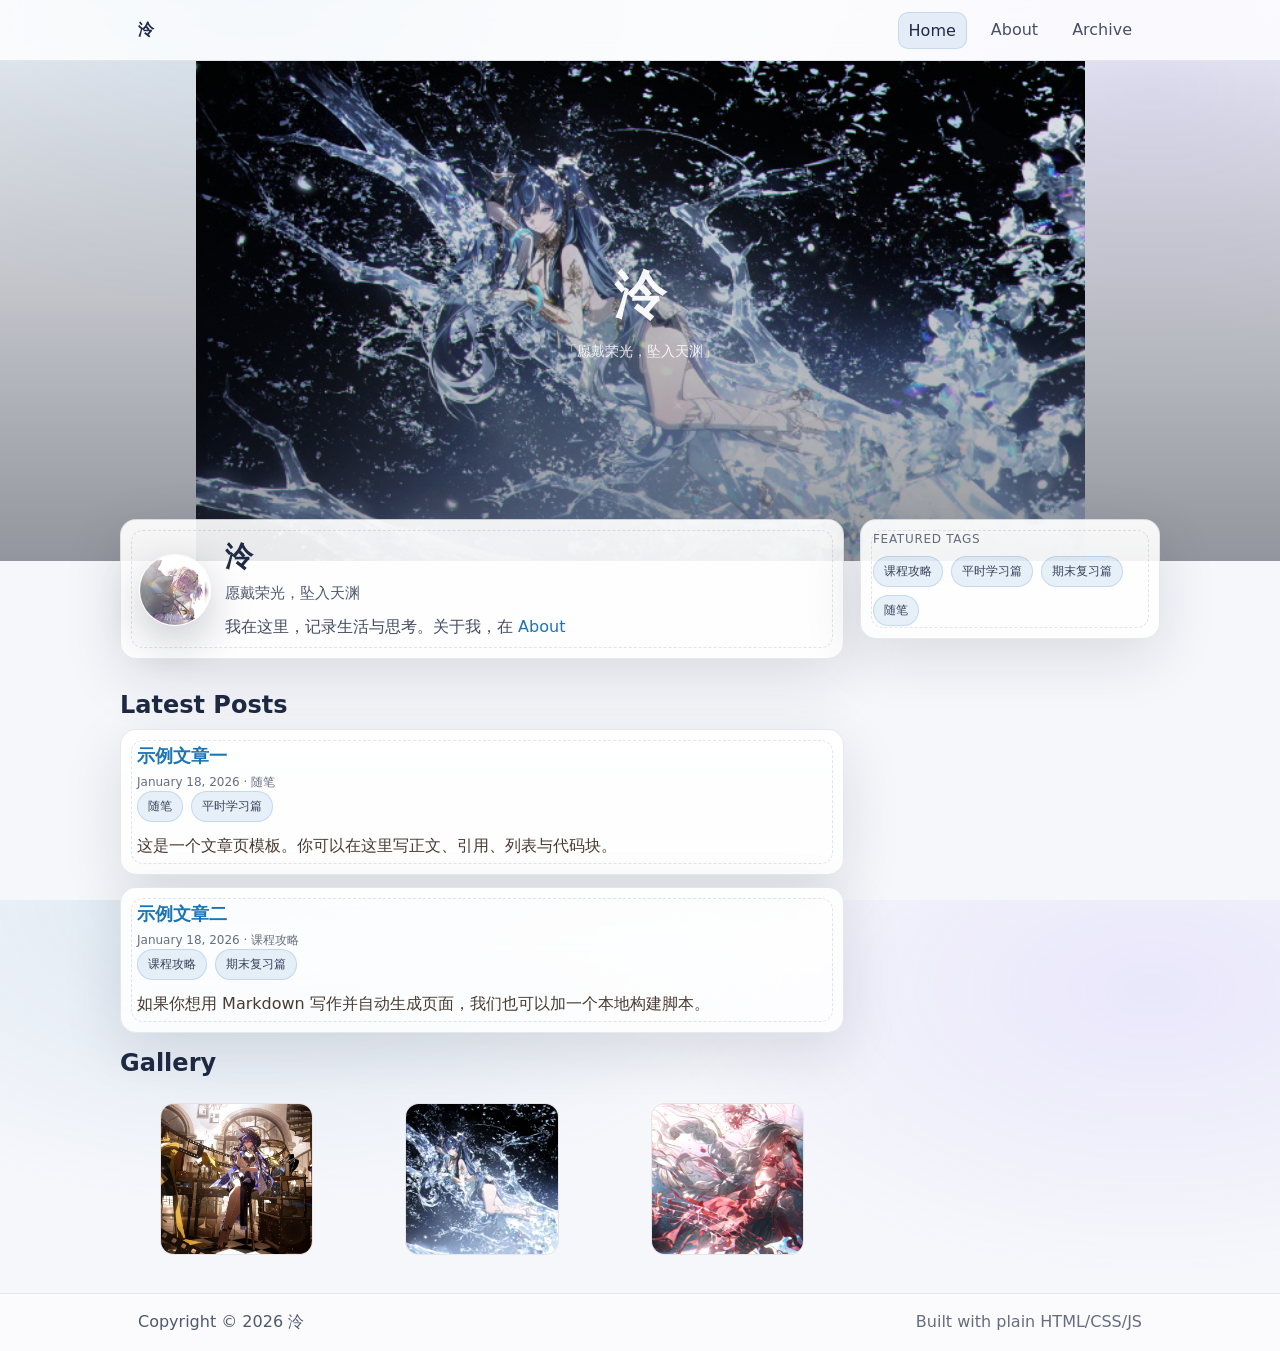
==== index.html @ a4be4f4e "Increase hero height to show full background image Made-with: Cursor" ====
<!doctype html>
<html lang="zh-CN">
  <head>
    <meta charset="UTF-8" />
    <meta name="viewport" content="width=device-width, initial-scale=1.0" />
    <title>泠 | 个人主页</title>
    <meta name="description" content="个人主页与博客" />
    <link rel="stylesheet" href="./assets/style.css" />
  </head>
  <body>
    <header class="topbar">
      <div class="container topbar__inner">
        <a class="brand" href="./index.html">泠</a>
        <nav class="nav">
          <a class="nav__link nav__link--active" href="./index.html">Home</a>
          <a class="nav__link" href="./about.html">About</a>
          <a class="nav__link" href="./archive.html">Archive</a>
        </nav>
      </div>
    </header>

    <section class="masthead" style="background-image: url('./assets/img/hero.jpg')">
      <div class="container masthead__inner">
        <div>
          <h1 class="masthead__title">泠</h1>
          <p class="masthead__subtitle">「愿戴荣光，坠入天渊」</p>
        </div>
      </div>
    </section>

    <main class="container layout">
      <section class="hero card">
        <div class="hero__row">
          <img class="avatar" src="./assets/img/aimisi.jpg" alt="泠的头像" />
          <div>
            <h1 class="hero__title">泠</h1>
            <p class="hero__quote">愿戴荣光，坠入天渊</p>
            <p class="hero__desc">
              我在这里，记录生活与思考。关于我，在 <a href="./about.html">About</a> 
            </p>
          </div>
        </div>
      </section>

      <section class="content">
        <div class="section-title">
          <h2>Latest Posts</h2>
        </div>
        <div id="postList" class="post-list"></div>

        <div class="section-title">
          <h2>Gallery</h2>
        </div>
        <section class="gallery">
          <figure class="gallery__item">
            <img class="gallery__img" src="./assets/img/gallery/lsl.jpg" alt="展示图 lsl" />
          </figure>
          <figure class="gallery__item">
            <img class="gallery__img" src="./assets/img/gallery/yn.jpg" alt="展示图 yn" />
          </figure>
          <figure class="gallery__item">
            <img class="gallery__img" src="./assets/img/gallery/fll.jpg" alt="展示图 fll" />
          </figure>
        </section>
      </section>

      <aside class="sidebar">
        <div class="card">
          <div class="card__title">Featured Tags</div>
          <div id="tagList" class="tags"></div>
        </div>
      </aside>
    </main>

    <footer class="footer">
      <div class="container footer__inner">
        <span>Copyright © <span id="year"></span> 泠</span>
        <span class="muted">Built with plain HTML/CSS/JS</span>
      </div>
    </footer>

    <script src="./assets/site.js"></script>
    <script>
      window.Site.renderHome();
    </script>
  </body>
</html>
---- assets/style.css ----
:root {
  --page: #f6f7fb;
  --card: rgba(255, 255, 255, 0.82);
  --card2: rgba(255, 255, 255, 0.92);
  --text: #1f2a44;
  --muted: rgba(31, 42, 68, 0.68);
  --link: #1b74b5;
  --bd1: rgba(31, 42, 68, 0.10);
  --shadow: 0 18px 60px rgba(16, 24, 40, 0.12);
  --hero-overlay: rgba(9, 14, 28, 0.42);
}

* {
  box-sizing: border-box;
}

html,
body {
  height: 100%;
}

body {
  margin: 0;
  font-family: ui-sans-serif, system-ui, -apple-system, "Segoe UI", Roboto, "Helvetica Neue",
    Arial, "Noto Sans", "Liberation Sans", sans-serif;
  color: var(--text);
  background: radial-gradient(1000px 560px at 20% 0%, rgba(31, 116, 181, 0.12), transparent 55%),
    radial-gradient(900px 520px at 90% 10%, rgba(120, 86, 255, 0.10), transparent 55%), var(--page);
}

a {
  color: var(--link);
  text-decoration: none;
}
a:hover {
  text-decoration: underline;
}

.container {
  max-width: 1040px;
  padding: 0 18px;
  margin: 0 auto;
}

.topbar {
  position: sticky;
  top: 0;
  z-index: 10;
  background: rgba(255, 255, 255, 0.72);
  backdrop-filter: blur(10px);
  border-bottom: 1px solid rgba(31, 42, 68, 0.10);
}

.topbar__inner {
  height: 60px;
  display: flex;
  align-items: center;
  justify-content: space-between;
  gap: 16px;
}

.brand {
  font-weight: 800;
  letter-spacing: 0.3px;
  color: var(--text);
}

.nav {
  display: flex;
  gap: 14px;
  flex-wrap: wrap;
  justify-content: flex-end;
}

.nav__link {
  color: rgba(31, 42, 68, 0.82);
  padding: 8px 10px;
  border-radius: 10px;
}

.nav__link--active {
  background: rgba(31, 116, 181, 0.10);
  border: 1px solid rgba(31, 116, 181, 0.16);
  color: var(--text);
}

.masthead {
  height: 500px;
  background-size: contain;
  background-repeat: no-repeat;
  background-position: center;
  position: relative;
}

.masthead::before {
  content: "";
  position: absolute;
  inset: 0;
  background: linear-gradient(180deg, rgba(9, 14, 28, 0.05), var(--hero-overlay));
}

.masthead__inner {
  height: 100%;
  position: relative;
  display: flex;
  align-items: center;
  justify-content: center;
  text-align: center;
  padding: 36px 0;
}

.masthead__title {
  margin: 0;
  font-size: 52px;
  letter-spacing: 0.4px;
  color: rgba(255, 255, 255, 0.95);
  text-shadow: 0 10px 40px rgba(0, 0, 0, 0.45);
}

.masthead__subtitle {
  margin: 12px 0 0;
  font-size: 14px;
  color: rgba(255, 255, 255, 0.86);
}

.layout {
  display: grid;
  grid-template-columns: 1fr 300px;
  grid-template-areas:
    "hero sidebar"
    "content sidebar";
  gap: 16px;
  padding: 18px 0 22px;
  align-items: start;
  margin-top: -60px;
}

.hero {
  grid-area: hero;
  padding: 18px 18px 16px;
}

.hero__row {
  display: flex;
  gap: 14px;
  align-items: center;
}

.avatar {
  width: 72px;
  height: 72px;
  border-radius: 999px;
  object-fit: cover;
  border: 1px solid rgba(255, 255, 255, 0.65);
  box-shadow: 0 16px 44px rgba(16, 24, 40, 0.22);
}

.avatar--lg {
  width: 88px;
  height: 88px;
}

.hero__title {
  margin: 0 0 8px;
  font-size: 28px;
}

.hero__quote {
  margin: 0;
  color: rgba(31, 42, 68, 0.78);
  font-size: 15px;
}

.hero__desc {
  margin: 10px 0 0;
  color: rgba(31, 42, 68, 0.84);
  line-height: 1.8;
}

.content {
  grid-area: content;
}

.sidebar {
  grid-area: sidebar;
  display: grid;
  gap: 12px;
}

.card {
  background: linear-gradient(180deg, var(--card2), var(--card));
  border: 1px solid var(--bd1);
  border-radius: 16px;
  box-shadow: var(--shadow);
  position: relative;
}

.card::before {
  content: "";
  position: absolute;
  inset: 10px;
  border-radius: 12px;
  border: 1px dashed rgba(31, 42, 68, 0.12);
  pointer-events: none;
}

.card__title {
  font-size: 12px;
  color: var(--muted);
  letter-spacing: 0.7px;
  text-transform: uppercase;
  margin: 0 0 10px;
}

.sidebar .card {
  padding: 12px 12px;
}

.section-title {
  display: flex;
  align-items: baseline;
  justify-content: space-between;
  gap: 10px;
  margin: 16px 0 10px;
}

.section-title h1,
.section-title h2 {
  margin: 0;
}

.muted {
  color: var(--muted);
}

.post-list {
  display: grid;
  gap: 12px;
}

.post {
  padding: 14px 16px;
}

.post__title {
  margin: 0 0 6px;
  font-size: 18px;
}

.post__meta {
  font-size: 12px;
  color: var(--muted);
}

.post__excerpt {
  margin: 10px 0 0;
  color: rgba(42, 27, 16, 0.86);
  line-height: 1.75;
}

.tags {
  display: flex;
  flex-wrap: wrap;
  gap: 8px;
}

.tag {
  display: inline-flex;
  align-items: center;
  gap: 6px;
  padding: 6px 10px;
  border-radius: 999px;
  border: 1px solid rgba(31, 116, 181, 0.18);
  background: rgba(31, 116, 181, 0.10);
  color: rgba(31, 42, 68, 0.88);
  font-size: 12px;
}

.links {
  list-style: none;
  padding-left: 0;
  margin: 0;
  display: grid;
  gap: 8px;
}

.footer {
  border-top: 1px solid rgba(31, 42, 68, 0.10);
  padding: 18px 0;
  color: rgba(31, 42, 68, 0.78);
  background: rgba(255, 255, 255, 0.55);
}

.footer__inner {
  display: flex;
  justify-content: space-between;
  gap: 10px;
  flex-wrap: wrap;
}

.single {
  padding: 18px 0 24px;
}

.prose {
  padding: 18px 18px 16px;
}

.about-hero {
  display: flex;
  align-items: center;
  gap: 14px;
  margin: 10px 0 6px;
}

.about-name {
  margin: 0;
  font-size: 18px;
  font-weight: 700;
}

.about-quote {
  margin: 6px 0 0;
  color: rgba(31, 42, 68, 0.72);
}

.prose h1 {
  margin: 0 0 10px;
}
.prose h2 {
  margin: 22px 0 10px;
}
.prose p,
.prose li {
  line-height: 1.9;
  color: rgba(31, 42, 68, 0.88);
}

.prose blockquote {
  margin: 14px 0;
  padding: 10px 12px;
  border-left: 3px solid rgba(31, 116, 181, 0.35);
  background: rgba(31, 116, 181, 0.06);
  border-radius: 12px;
}

.prose pre {
  background: rgba(16, 24, 40, 0.04);
  border: 1px solid rgba(31, 42, 68, 0.10);
  border-radius: 12px;
  padding: 12px;
  overflow: auto;
}

.post-header {
  margin-bottom: 10px;
}

.post-meta {
  display: flex;
  align-items: center;
  gap: 8px;
  color: rgba(183, 196, 229, 0.92);
  font-size: 12px;
  margin: 6px 0 10px;
}

.dot {
  opacity: 0.7;
}

.pager {
  margin-top: 12px;
  display: flex;
  justify-content: space-between;
  gap: 10px;
  flex-wrap: wrap;
}

.pager__link {
  padding: 10px 12px;
  border-radius: 12px;
  border: 1px solid rgba(31, 42, 68, 0.10);
  background: rgba(255, 255, 255, 0.65);
  color: rgba(31, 42, 68, 0.9);
}

.archive {
  display: grid;
  gap: 10px;
  padding-top: 10px;
}

.archive__tools {
  display: flex;
  gap: 10px;
  align-items: center;
  flex-wrap: wrap;
}

.input {
  height: 36px;
  border-radius: 12px;
  padding: 0 12px;
  background: rgba(255, 255, 255, 0.8);
  border: 1px solid rgba(31, 42, 68, 0.12);
  color: var(--text);
  outline: none;
}
.input::placeholder {
  color: rgba(31, 42, 68, 0.50);
}

.gallery {
  display: grid;
  grid-template-columns: repeat(3, minmax(0, 1fr));
  gap: 12px;
}

.gallery__item {
  border-radius: 14px;
  overflow: hidden;
  border: 1px solid rgba(31, 42, 68, 0.10);
  background: rgba(255, 255, 255, 0.6);
}

.gallery__img {
  width: 100%;
  height: 150px;
  display: block;
  object-fit: cover;
  filter: saturate(0.95) contrast(1.03);
}

.gallery__cap {
  padding: 10px 10px 9px;
  font-size: 12px;
  color: rgba(31, 42, 68, 0.70);
}

@media (max-width: 920px) {
  .masthead {
    height: 380px;
  }
  .masthead__title {
    font-size: 40px;
  }

  .layout {
    grid-template-columns: 1fr;
    grid-template-areas:
      "hero"
      "content"
      "sidebar";
  }

  .gallery {
    grid-template-columns: repeat(2, minmax(0, 1fr));
  }
}

@media (max-width: 520px) {
  .hero__row {
    align-items: flex-start;
  }
  .gallery {
    grid-template-columns: 1fr;
  }
}
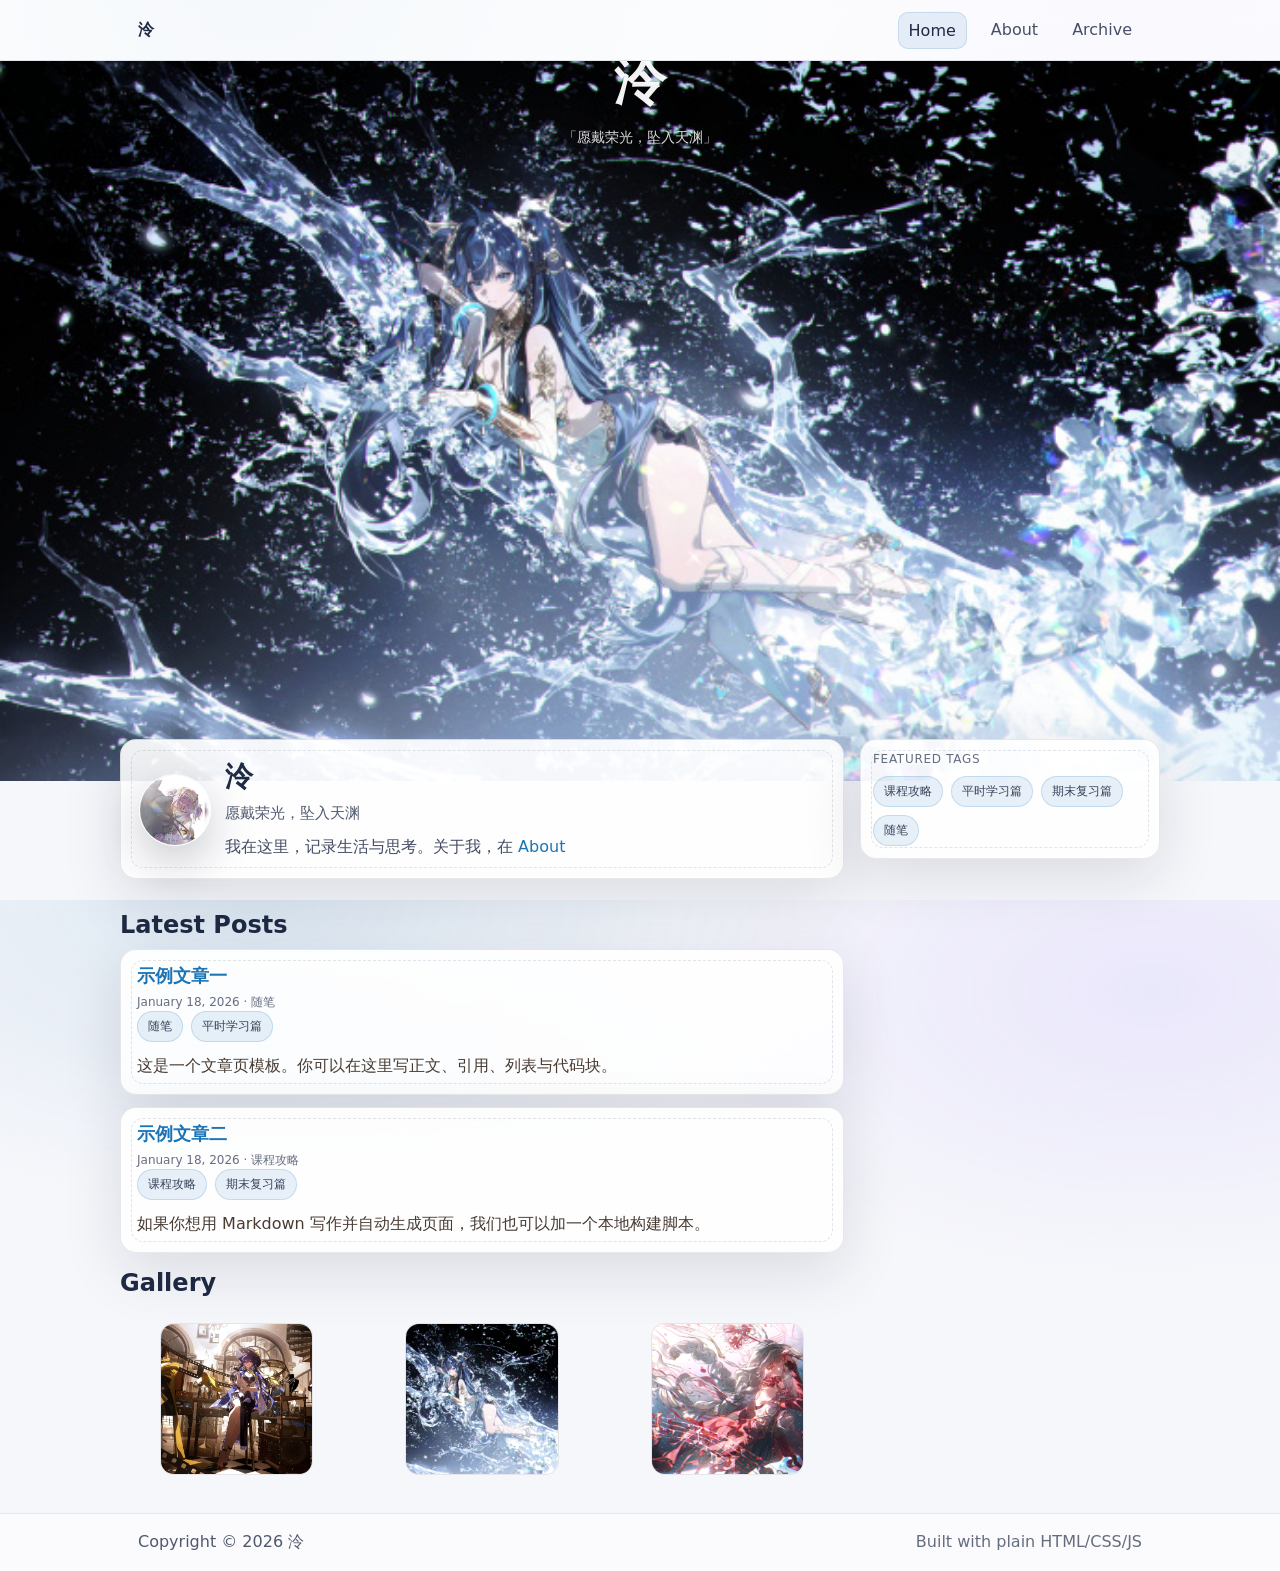
==== commit 1f289176: "Use img tag for hero image with aspect ratio padding Made-with: Cursor" ====
--- a/index.html
+++ b/index.html
@@ -19,7 +19,8 @@
       </div>
     </header>
 
-    <section class="masthead" style="background-image: url('./assets/img/hero.jpg')">
+    <section class="masthead">
+      <img class="masthead__img" src="./assets/img/hero.jpg" alt="" />
       <div class="container masthead__inner">
         <div>
           <h1 class="masthead__title">泠</h1>
--- a/assets/style.css
+++ b/assets/style.css
@@ -85,11 +85,19 @@
 }
 
 .masthead {
-  height: 500px;
-  background-size: contain;
-  background-repeat: no-repeat;
-  background-position: center;
+  height: 0;
+  padding-bottom: 56.23%;
   position: relative;
+  overflow: hidden;
+  background: #1a2a3a;
+}
+
+.masthead__img {
+  position: absolute;
+  inset: 0;
+  width: 100%;
+  height: 100%;
+  object-fit: cover;
 }
 
 .masthead::before {
@@ -440,7 +448,7 @@
 
 @media (max-width: 920px) {
   .masthead {
-    height: 380px;
+    padding-bottom: 60%;
   }
   .masthead__title {
     font-size: 40px;
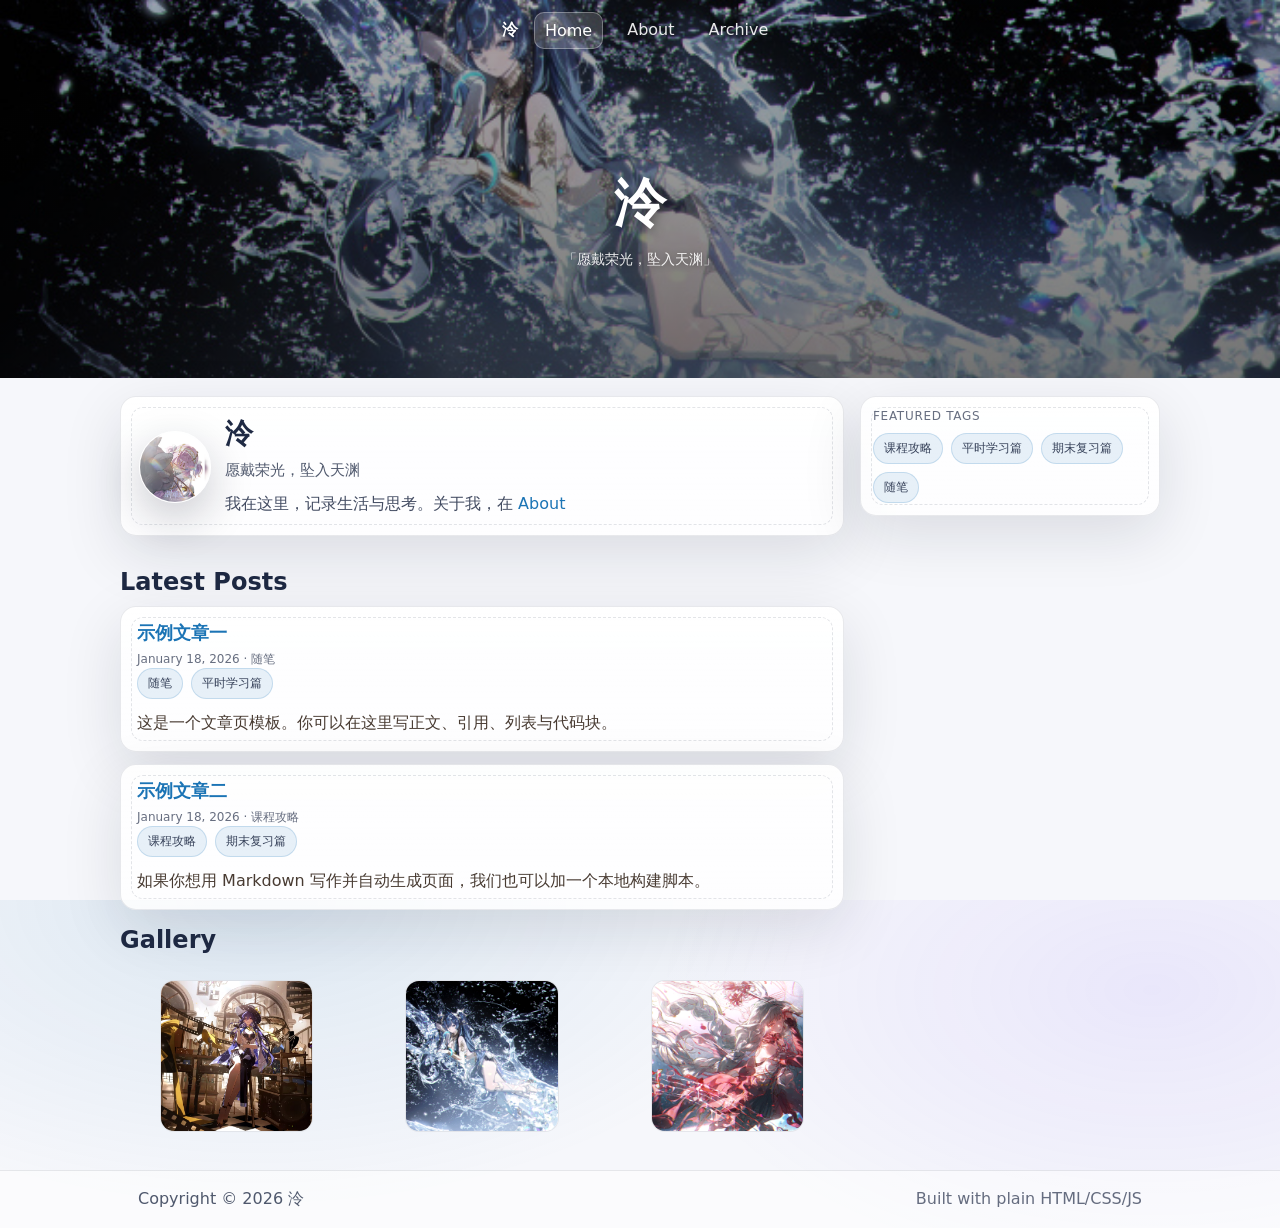
==== commit 8bd98744: "Merge topbar into masthead, full-bleed hero from top Made-with: Cursor" ====
--- a/index.html
+++ b/index.html
@@ -8,8 +8,10 @@
     <link rel="stylesheet" href="./assets/style.css" />
   </head>
   <body>
-    <header class="topbar">
-      <div class="container topbar__inner">
+    <header class="masthead">
+      <img class="masthead__img" src="./assets/img/hero.jpg" alt="" />
+      <div class="masthead__overlay"></div>
+      <div class="container masthead__nav">
         <a class="brand" href="./index.html">泠</a>
         <nav class="nav">
           <a class="nav__link nav__link--active" href="./index.html">Home</a>
@@ -17,17 +19,13 @@
           <a class="nav__link" href="./archive.html">Archive</a>
         </nav>
       </div>
-    </header>
-
-    <section class="masthead">
-      <img class="masthead__img" src="./assets/img/hero.jpg" alt="" />
       <div class="container masthead__inner">
         <div>
           <h1 class="masthead__title">泠</h1>
           <p class="masthead__subtitle">「愿戴荣光，坠入天渊」</p>
         </div>
       </div>
-    </section>
+    </header>
 
     <main class="container layout">
       <section class="hero card">
--- a/assets/style.css
+++ b/assets/style.css
@@ -43,26 +43,14 @@
 }
 
 .topbar {
-  position: sticky;
-  top: 0;
-  z-index: 10;
-  background: rgba(255, 255, 255, 0.72);
-  backdrop-filter: blur(10px);
-  border-bottom: 1px solid rgba(31, 42, 68, 0.10);
-}
-
-.topbar__inner {
-  height: 60px;
-  display: flex;
-  align-items: center;
-  justify-content: space-between;
-  gap: 16px;
+  display: none;
 }
 
 .brand {
   font-weight: 800;
   letter-spacing: 0.3px;
-  color: var(--text);
+  color: #fff;
+  text-shadow: 0 1px 6px rgba(0,0,0,0.35);
 }
 
 .nav {
@@ -73,21 +61,29 @@
 }
 
 .nav__link {
-  color: rgba(31, 42, 68, 0.82);
+  color: rgba(255, 255, 255, 0.90);
   padding: 8px 10px;
   border-radius: 10px;
+  text-shadow: 0 1px 4px rgba(0,0,0,0.3);
+  transition: color 0.2s;
+}
+
+.nav__link:hover {
+  color: #fff;
+  text-decoration: none;
 }
 
 .nav__link--active {
-  background: rgba(31, 116, 181, 0.10);
-  border: 1px solid rgba(31, 116, 181, 0.16);
-  color: var(--text);
+  background: rgba(255, 255, 255, 0.18);
+  border: 1px solid rgba(255, 255, 255, 0.30);
+  color: #fff;
 }
 
 .masthead {
-  height: 0;
-  padding-bottom: 56.23%;
   position: relative;
+  min-height: 42vh;
+  display: flex;
+  flex-direction: column;
   overflow: hidden;
   background: #1a2a3a;
 }
@@ -98,18 +94,32 @@
   width: 100%;
   height: 100%;
   object-fit: cover;
-}
-
-.masthead::before {
-  content: "";
+  object-position: center center;
+  image-rendering: -webkit-optimize-contrast;
+  image-rendering: crisp-edges;
+}
+
+.masthead__overlay {
   position: absolute;
   inset: 0;
-  background: linear-gradient(180deg, rgba(9, 14, 28, 0.05), var(--hero-overlay));
+  background: linear-gradient(180deg, rgba(0, 0, 0, 0.30), rgba(0, 0, 0, 0.55));
+  z-index: 0;
+}
+
+.masthead__nav {
+  position: relative;
+  z-index: 2;
+  height: 60px;
+  display: flex;
+  align-items: center;
+  justify-content: space-between;
+  gap: 16px;
 }
 
 .masthead__inner {
-  height: 100%;
+  flex: 1;
   position: relative;
+  z-index: 2;
   display: flex;
   align-items: center;
   justify-content: center;
@@ -121,14 +131,15 @@
   margin: 0;
   font-size: 52px;
   letter-spacing: 0.4px;
-  color: rgba(255, 255, 255, 0.95);
-  text-shadow: 0 10px 40px rgba(0, 0, 0, 0.45);
+  color: #ffffff;
+  text-shadow: 0 2px 12px rgba(0, 0, 0, 0.50);
 }
 
 .masthead__subtitle {
   margin: 12px 0 0;
   font-size: 14px;
-  color: rgba(255, 255, 255, 0.86);
+  color: rgba(255, 255, 255, 0.92);
+  text-shadow: 0 1px 6px rgba(0, 0, 0, 0.40);
 }
 
 .layout {
@@ -140,7 +151,6 @@
   gap: 16px;
   padding: 18px 0 22px;
   align-items: start;
-  margin-top: -60px;
 }
 
 .hero {
@@ -448,7 +458,7 @@
 
 @media (max-width: 920px) {
   .masthead {
-    padding-bottom: 60%;
+    min-height: 38vh;
   }
   .masthead__title {
     font-size: 40px;
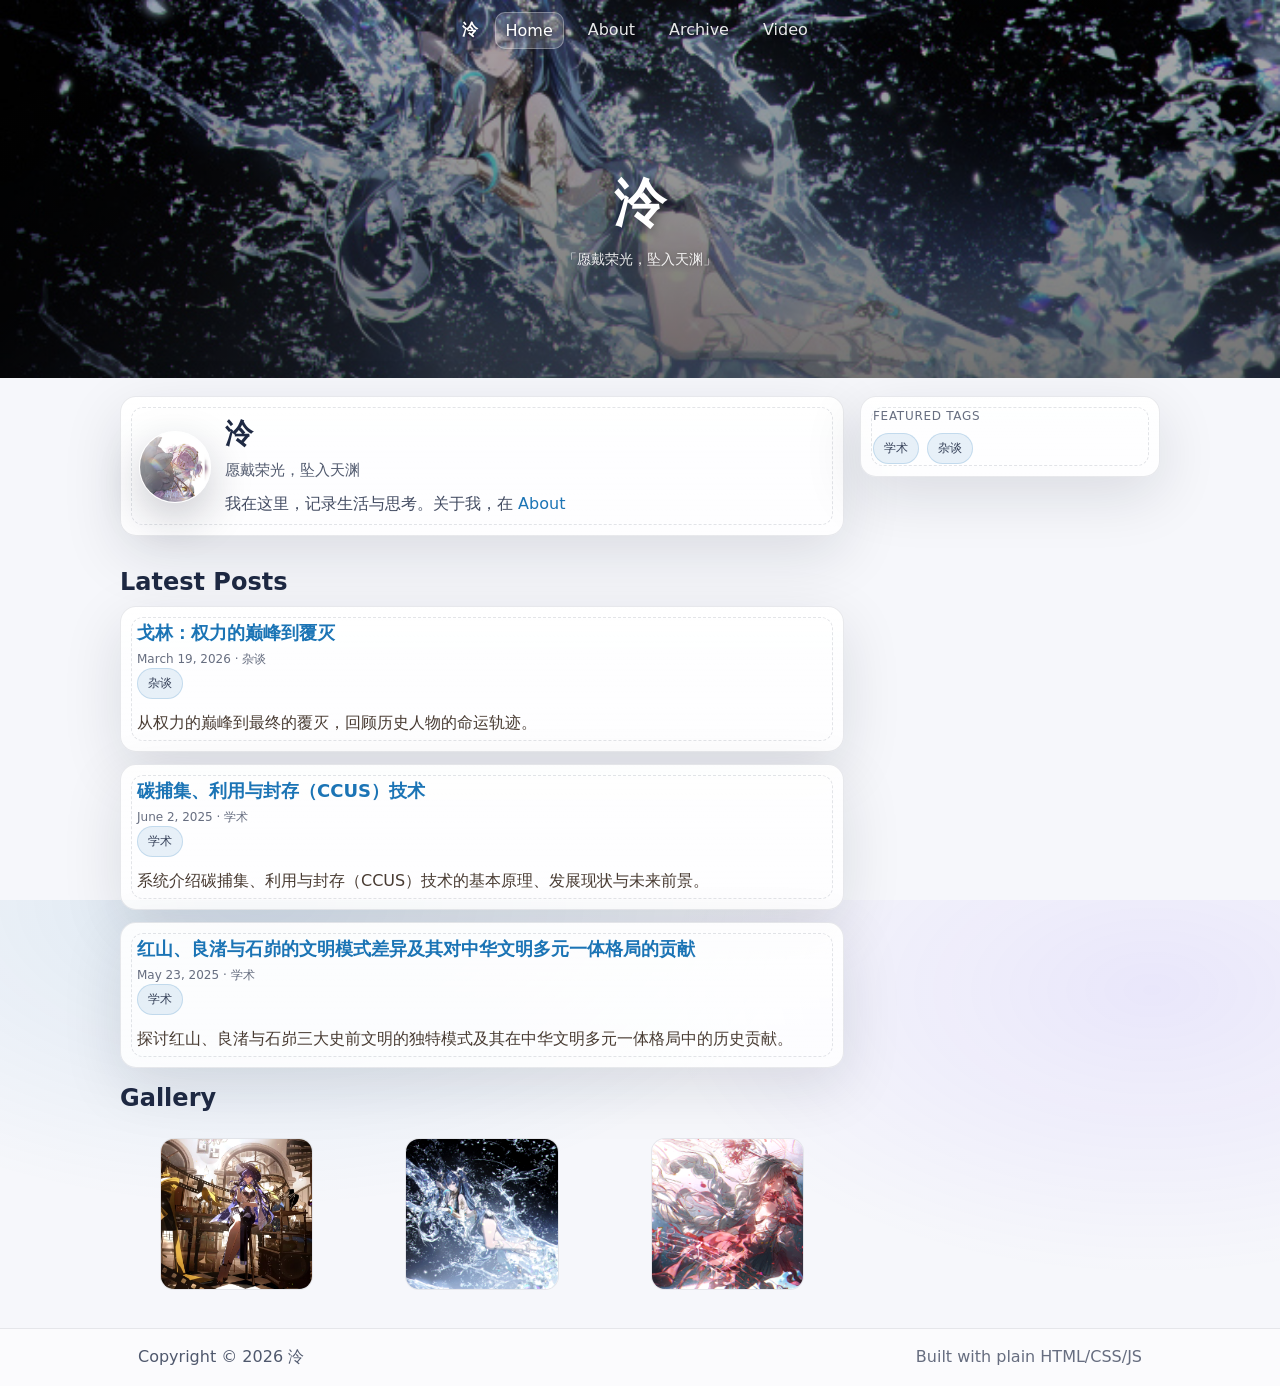
==== commit 2ccdb698: "Add video gallery, fix bugs, update about - Redesign video page: cover grid layout + modal player po" ====
--- a/index.html
+++ b/index.html
@@ -17,6 +17,7 @@
           <a class="nav__link nav__link--active" href="./index.html">Home</a>
           <a class="nav__link" href="./about.html">About</a>
           <a class="nav__link" href="./archive.html">Archive</a>
+          <a class="nav__link" href="./video.html">Video</a>
         </nav>
       </div>
       <div class="container masthead__inner">
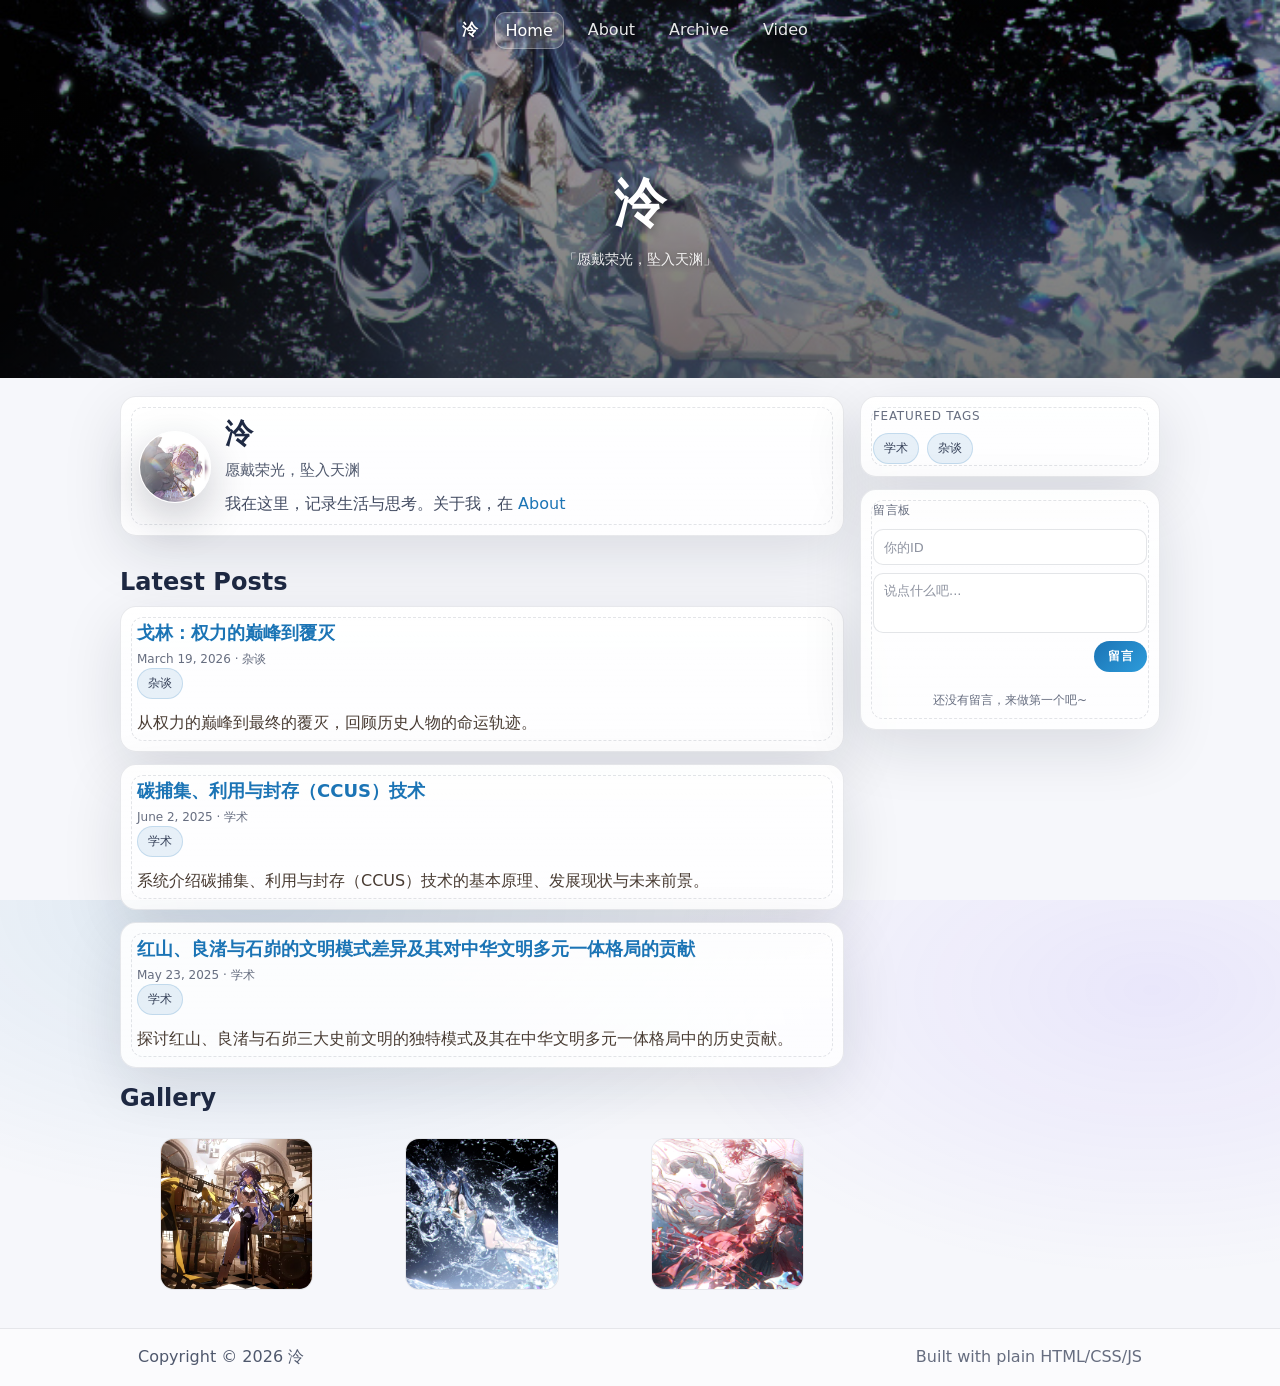
==== commit fa1d6f2a: "feat: add guestbook and styles Made-with: Cursor" ====
--- a/index.html
+++ b/index.html
@@ -69,6 +69,29 @@
           <div class="card__title">Featured Tags</div>
           <div id="tagList" class="tags"></div>
         </div>
+
+        <div class="card">
+          <div class="card__title">留言板</div>
+          <form id="guestbookForm" class="guestbook-form">
+            <input
+              type="text"
+              id="guestName"
+              class="input guestbook-input"
+              placeholder="你的ID"
+              maxlength="30"
+              required
+            />
+            <textarea
+              id="guestMessage"
+              class="input guestbook-textarea"
+              placeholder="说点什么吧..."
+              maxlength="200"
+              required
+            ></textarea>
+            <button type="submit" class="guestbook-btn">留言</button>
+          </form>
+          <div id="guestbookList" class="guestbook-list"></div>
+        </div>
       </aside>
     </main>
 
--- a/assets/style.css
+++ b/assets/style.css
@@ -456,6 +456,126 @@
   color: rgba(31, 42, 68, 0.70);
 }
 
+/* 留言板 */
+.guestbook-form {
+  display: flex;
+  flex-direction: column;
+  gap: 8px;
+  margin-bottom: 12px;
+}
+
+.guestbook-input,
+.guestbook-textarea {
+  width: 100%;
+  border-radius: 10px;
+  padding: 8px 10px;
+  background: rgba(255, 255, 255, 0.8);
+  border: 1px solid rgba(31, 42, 68, 0.12);
+  color: var(--text);
+  outline: none;
+  font-family: inherit;
+  font-size: 13px;
+  resize: none;
+}
+
+.guestbook-input::placeholder,
+.guestbook-textarea::placeholder {
+  color: rgba(31, 42, 68, 0.50);
+}
+
+.guestbook-input:focus,
+.guestbook-textarea:focus {
+  border-color: rgba(31, 116, 181, 0.40);
+  box-shadow: 0 0 0 2px rgba(31, 116, 181, 0.12);
+}
+
+.guestbook-textarea {
+  min-height: 60px;
+}
+
+.guestbook-btn {
+  padding: 7px 14px;
+  border-radius: 999px;
+  border: none;
+  background: linear-gradient(135deg, #1b74b5, #2d9cdb);
+  color: #fff;
+  font-size: 12px;
+  font-weight: 600;
+  cursor: pointer;
+  transition: opacity 0.2s, transform 0.15s;
+  letter-spacing: 0.3px;
+  align-self: flex-end;
+}
+
+.guestbook-btn:hover {
+  opacity: 0.88;
+  transform: translateY(-1px);
+}
+
+.guestbook-btn:active {
+  transform: translateY(0);
+}
+
+.guestbook-list {
+  display: flex;
+  flex-direction: column;
+  gap: 10px;
+  max-height: 320px;
+  overflow-y: auto;
+}
+
+.guestbook-list::-webkit-scrollbar {
+  width: 4px;
+}
+
+.guestbook-list::-webkit-scrollbar-track {
+  background: transparent;
+}
+
+.guestbook-list::-webkit-scrollbar-thumb {
+  background: rgba(31, 42, 68, 0.18);
+  border-radius: 2px;
+}
+
+.guestbook-item {
+  padding: 10px 10px;
+  border-radius: 10px;
+  background: rgba(255, 255, 255, 0.55);
+  border: 1px solid rgba(31, 42, 68, 0.08);
+}
+
+.guestbook-item__header {
+  display: flex;
+  align-items: center;
+  justify-content: space-between;
+  margin-bottom: 5px;
+}
+
+.guestbook-item__name {
+  font-weight: 700;
+  font-size: 13px;
+  color: #1b74b5;
+}
+
+.guestbook-item__time {
+  font-size: 10px;
+  color: var(--muted);
+}
+
+.guestbook-item__content {
+  font-size: 13px;
+  line-height: 1.6;
+  color: rgba(31, 42, 68, 0.88);
+  word-break: break-word;
+}
+
+.guestbook-empty {
+  text-align: center;
+  color: var(--muted);
+  font-size: 12px;
+  padding: 8px 0;
+}
+
 @media (max-width: 920px) {
   .masthead {
     min-height: 38vh;
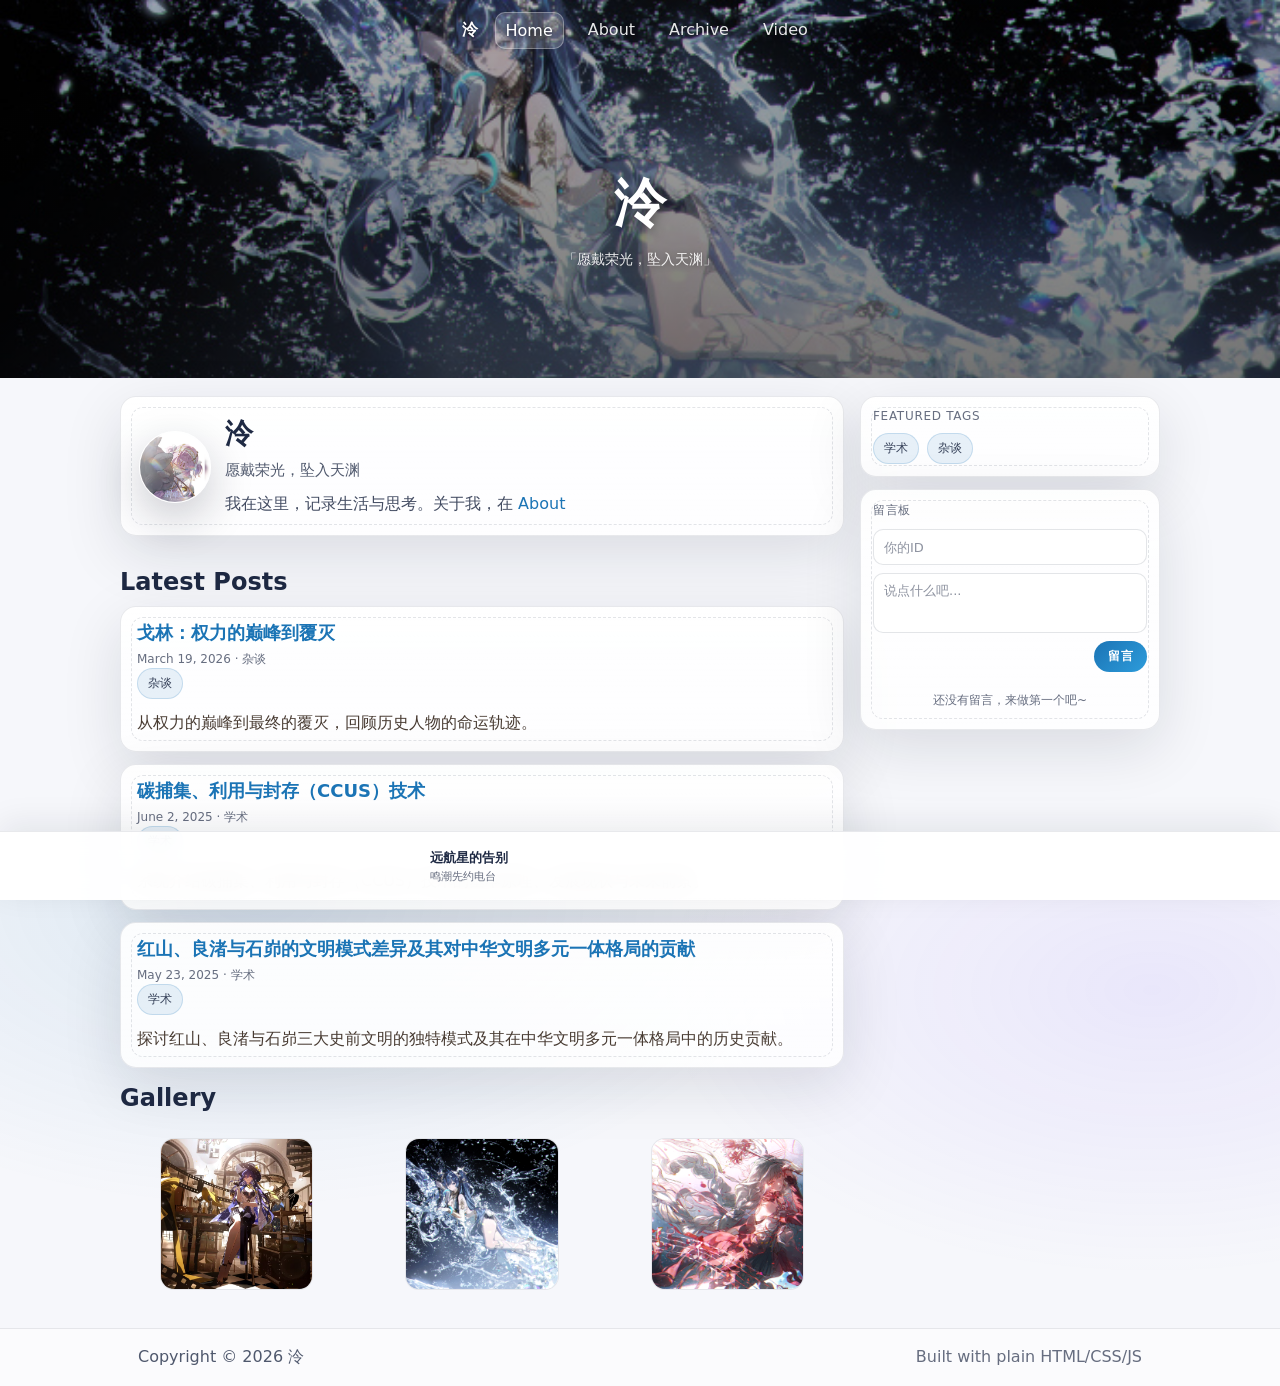
==== commit 54744903: "feat: add music player bar at bottom Made-with: Cursor" ====
--- a/index.html
+++ b/index.html
@@ -102,6 +102,27 @@
       </div>
     </footer>
 
+    <!-- 底部音乐播放条 -->
+    <div class="music-bar">
+      <div class="music-bar__inner">
+        <div class="music-bar__info">
+          <span class="music-bar__title">远航星的告别</span>
+          <span class="music-bar__artist">鸣潮先约电台</span>
+        </div>
+        <div class="music-bar__player">
+          <iframe 
+            frameborder="0" 
+            border="0" 
+            marginwidth="0" 
+            marginheight="0" 
+            width="280" 
+            height="52" 
+            src="https://music.163.com/outchain/player?id=3346496288&type=0&auto=0&height=52"
+          ></iframe>
+        </div>
+      </div>
+    </div>
+
     <script src="./assets/site.js"></script>
     <script>
       window.Site.renderHome();
--- a/assets/style.css
+++ b/assets/style.css
@@ -26,6 +26,7 @@
   color: var(--text);
   background: radial-gradient(1000px 560px at 20% 0%, rgba(31, 116, 181, 0.12), transparent 55%),
     radial-gradient(900px 520px at 90% 10%, rgba(120, 86, 255, 0.10), transparent 55%), var(--page);
+  padding-bottom: 68px;
 }
 
 a {
@@ -576,6 +577,61 @@
   padding: 8px 0;
 }
 
+/* 底部音乐播放条 */
+.music-bar {
+  position: fixed;
+  bottom: 0;
+  left: 0;
+  right: 0;
+  background: rgba(255, 255, 255, 0.92);
+  backdrop-filter: blur(12px);
+  -webkit-backdrop-filter: blur(12px);
+  border-top: 1px solid rgba(31, 42, 68, 0.10);
+  box-shadow: 0 -8px 32px rgba(16, 24, 40, 0.08);
+  z-index: 999;
+  padding: 8px 0;
+}
+
+.music-bar__inner {
+  max-width: 1040px;
+  margin: 0 auto;
+  padding: 0 18px;
+  display: flex;
+  align-items: center;
+  justify-content: center;
+  gap: 20px;
+}
+
+.music-bar__info {
+  display: flex;
+  flex-direction: column;
+  gap: 2px;
+  min-width: 120px;
+}
+
+.music-bar__title {
+  font-size: 13px;
+  font-weight: 600;
+  color: var(--text);
+}
+
+.music-bar__artist {
+  font-size: 11px;
+  color: var(--muted);
+}
+
+.music-bar__player iframe {
+  display: block;
+  border-radius: 8px;
+  overflow: hidden;
+}
+
+@media (max-width: 520px) {
+  .music-bar__info {
+    display: none;
+  }
+}
+
 @media (max-width: 920px) {
   .masthead {
     min-height: 38vh;
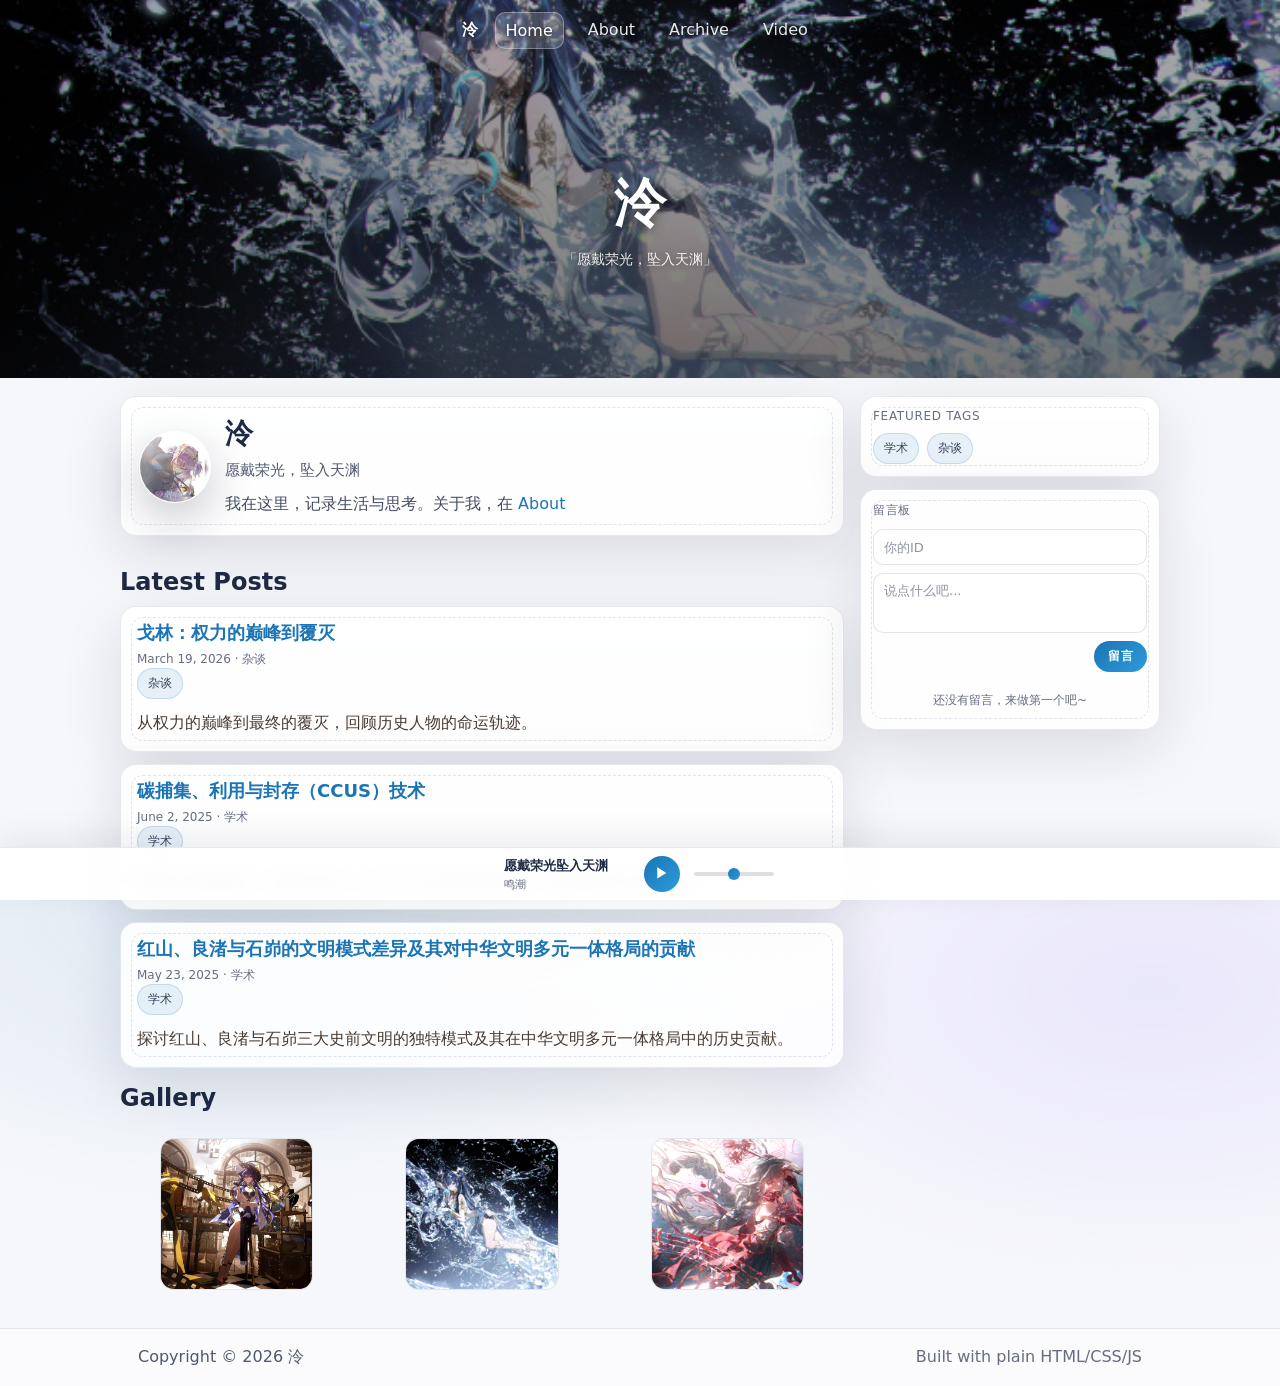
==== commit 7c5f5bb4: "更换为本地音频播放器 Made-with: Cursor" ====
--- a/index.html
+++ b/index.html
@@ -106,22 +106,33 @@
     <div class="music-bar">
       <div class="music-bar__inner">
         <div class="music-bar__info">
-          <span class="music-bar__title">远航星的告别</span>
-          <span class="music-bar__artist">鸣潮先约电台</span>
+          <span class="music-bar__title">愿戴荣光坠入天渊</span>
+          <span class="music-bar__artist">鸣潮</span>
         </div>
         <div class="music-bar__player">
-          <iframe 
-            frameborder="0" 
-            border="0" 
-            marginwidth="0" 
-            marginheight="0" 
-            width="280" 
-            height="52" 
-            src="https://music.163.com/outchain/player?id=3346496288&type=0&auto=0&height=52"
-          ></iframe>
+          <audio id="bgm" src="./assets/music/愿戴荣光坠入天渊.mp3" loop></audio>
+          <button class="music-btn" onclick="toggleMusic()">▶</button>
+          <input type="range" class="music-volume" min="0" max="1" step="0.1" value="0.5" onchange="setVolume(this.value)">
         </div>
       </div>
     </div>
+    <script>
+      const bgm = document.getElementById('bgm');
+      const musicBtn = document.querySelector('.music-btn');
+      bgm.volume = 0.5;
+      function toggleMusic() {
+        if (bgm.paused) {
+          bgm.play();
+          musicBtn.textContent = '⏸';
+        } else {
+          bgm.pause();
+          musicBtn.textContent = '▶';
+        }
+      }
+      function setVolume(v) {
+        bgm.volume = v;
+      }
+    </script>
 
     <script src="./assets/site.js"></script>
     <script>
--- a/assets/style.css
+++ b/assets/style.css
@@ -626,6 +626,51 @@
   overflow: hidden;
 }
 
+.music-bar__player {
+  display: flex;
+  align-items: center;
+  gap: 12px;
+}
+
+.music-btn {
+  width: 36px;
+  height: 36px;
+  border-radius: 50%;
+  border: none;
+  background: linear-gradient(135deg, #1b74b5, #2d9cdb);
+  color: #fff;
+  font-size: 14px;
+  cursor: pointer;
+  display: flex;
+  align-items: center;
+  justify-content: center;
+  transition: opacity 0.2s, transform 0.15s;
+}
+
+.music-btn:hover {
+  opacity: 0.88;
+  transform: scale(1.05);
+}
+
+.music-volume {
+  width: 80px;
+  height: 4px;
+  -webkit-appearance: none;
+  appearance: none;
+  background: rgba(31, 42, 68, 0.15);
+  border-radius: 2px;
+  outline: none;
+}
+
+.music-volume::-webkit-slider-thumb {
+  -webkit-appearance: none;
+  width: 12px;
+  height: 12px;
+  border-radius: 50%;
+  background: linear-gradient(135deg, #1b74b5, #2d9cdb);
+  cursor: pointer;
+}
+
 @media (max-width: 520px) {
   .music-bar__info {
     display: none;
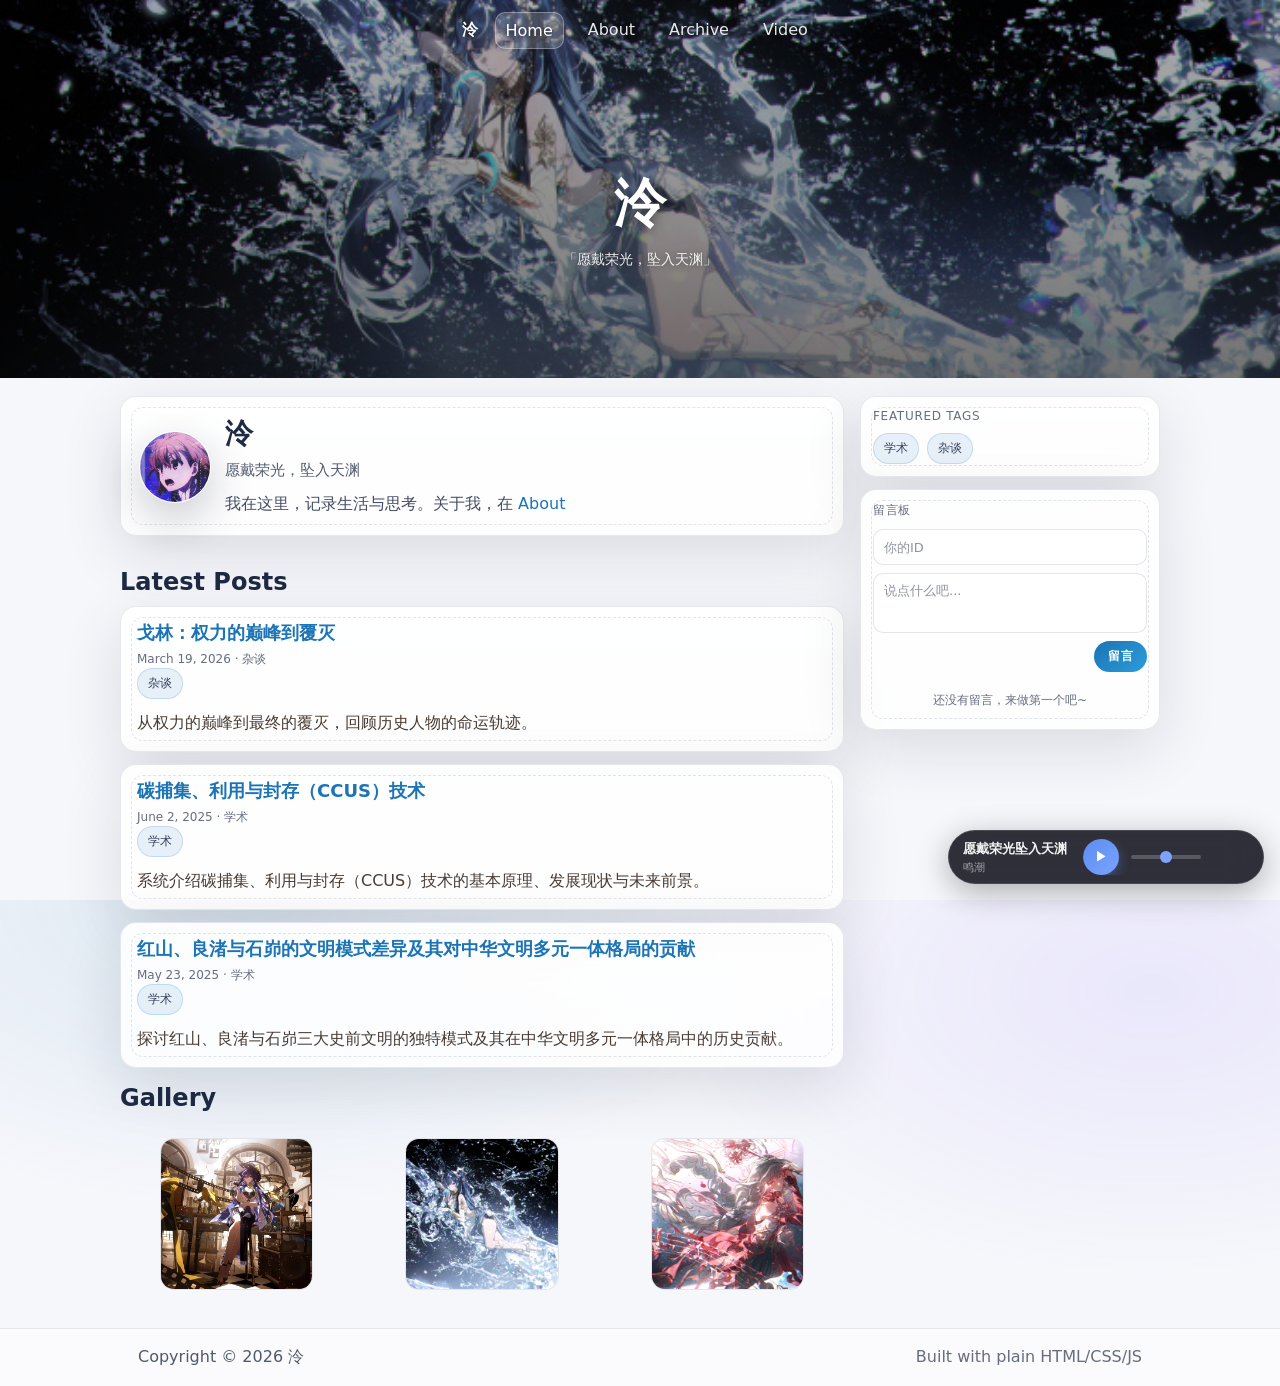
==== commit aaff723b: "iframe播放栏解决切换页面音乐中断 Made-with: Cursor" ====
--- a/index.html
+++ b/index.html
@@ -110,29 +110,10 @@
           <span class="music-bar__artist">鸣潮</span>
         </div>
         <div class="music-bar__player">
-          <audio id="bgm" src="./assets/music/愿戴荣光坠入天渊.mp3" loop></audio>
-          <button class="music-btn" onclick="toggleMusic()">▶</button>
-          <input type="range" class="music-volume" min="0" max="1" step="0.1" value="0.5" onchange="setVolume(this.value)">
+          <iframe src="player.html" style="border:none;width:160px;height:36px;border-radius:18px;" allow="autoplay"></iframe>
         </div>
       </div>
     </div>
-    <script>
-      const bgm = document.getElementById('bgm');
-      const musicBtn = document.querySelector('.music-btn');
-      bgm.volume = 0.5;
-      function toggleMusic() {
-        if (bgm.paused) {
-          bgm.play();
-          musicBtn.textContent = '⏸';
-        } else {
-          bgm.pause();
-          musicBtn.textContent = '▶';
-        }
-      }
-      function setVolume(v) {
-        bgm.volume = v;
-      }
-    </script>
 
     <script src="./assets/site.js"></script>
     <script>
--- a/assets/style.css
+++ b/assets/style.css
@@ -580,44 +580,40 @@
 /* 底部音乐播放条 */
 .music-bar {
   position: fixed;
-  bottom: 0;
-  left: 0;
-  right: 0;
-  background: rgba(255, 255, 255, 0.92);
-  backdrop-filter: blur(12px);
-  -webkit-backdrop-filter: blur(12px);
-  border-top: 1px solid rgba(31, 42, 68, 0.10);
-  box-shadow: 0 -8px 32px rgba(16, 24, 40, 0.08);
+  bottom: 16px;
+  right: 16px;
+  background: rgba(20, 20, 30, 0.88);
+  backdrop-filter: blur(16px);
+  -webkit-backdrop-filter: blur(16px);
+  border: 1px solid rgba(255, 255, 255, 0.12);
+  border-radius: 999px;
+  box-shadow: 0 8px 32px rgba(0, 0, 0, 0.3);
   z-index: 999;
-  padding: 8px 0;
+  padding: 8px 20px 8px 14px;
 }
 
 .music-bar__inner {
-  max-width: 1040px;
-  margin: 0 auto;
-  padding: 0 18px;
-  display: flex;
-  align-items: center;
-  justify-content: center;
-  gap: 20px;
+  display: flex;
+  align-items: center;
+  gap: 16px;
 }
 
 .music-bar__info {
   display: flex;
   flex-direction: column;
   gap: 2px;
-  min-width: 120px;
+  min-width: 100px;
 }
 
 .music-bar__title {
   font-size: 13px;
   font-weight: 600;
-  color: var(--text);
+  color: rgba(255, 255, 255, 0.95);
 }
 
 .music-bar__artist {
   font-size: 11px;
-  color: var(--muted);
+  color: rgba(255, 255, 255, 0.55);
 }
 
 .music-bar__player iframe {
@@ -637,27 +633,28 @@
   height: 36px;
   border-radius: 50%;
   border: none;
-  background: linear-gradient(135deg, #1b74b5, #2d9cdb);
+  background: linear-gradient(135deg, #5b8def, #7ba3ff);
   color: #fff;
-  font-size: 14px;
+  font-size: 13px;
   cursor: pointer;
   display: flex;
   align-items: center;
   justify-content: center;
-  transition: opacity 0.2s, transform 0.15s;
+  transition: all 0.2s;
+  box-shadow: 0 4px 12px rgba(91, 141, 239, 0.4);
 }
 
 .music-btn:hover {
-  opacity: 0.88;
-  transform: scale(1.05);
+  transform: scale(1.08);
+  box-shadow: 0 6px 16px rgba(91, 141, 239, 0.5);
 }
 
 .music-volume {
-  width: 80px;
+  width: 70px;
   height: 4px;
   -webkit-appearance: none;
   appearance: none;
-  background: rgba(31, 42, 68, 0.15);
+  background: rgba(255, 255, 255, 0.2);
   border-radius: 2px;
   outline: none;
 }
@@ -667,7 +664,7 @@
   width: 12px;
   height: 12px;
   border-radius: 50%;
-  background: linear-gradient(135deg, #1b74b5, #2d9cdb);
+  background: #7ba3ff;
   cursor: pointer;
 }
 
